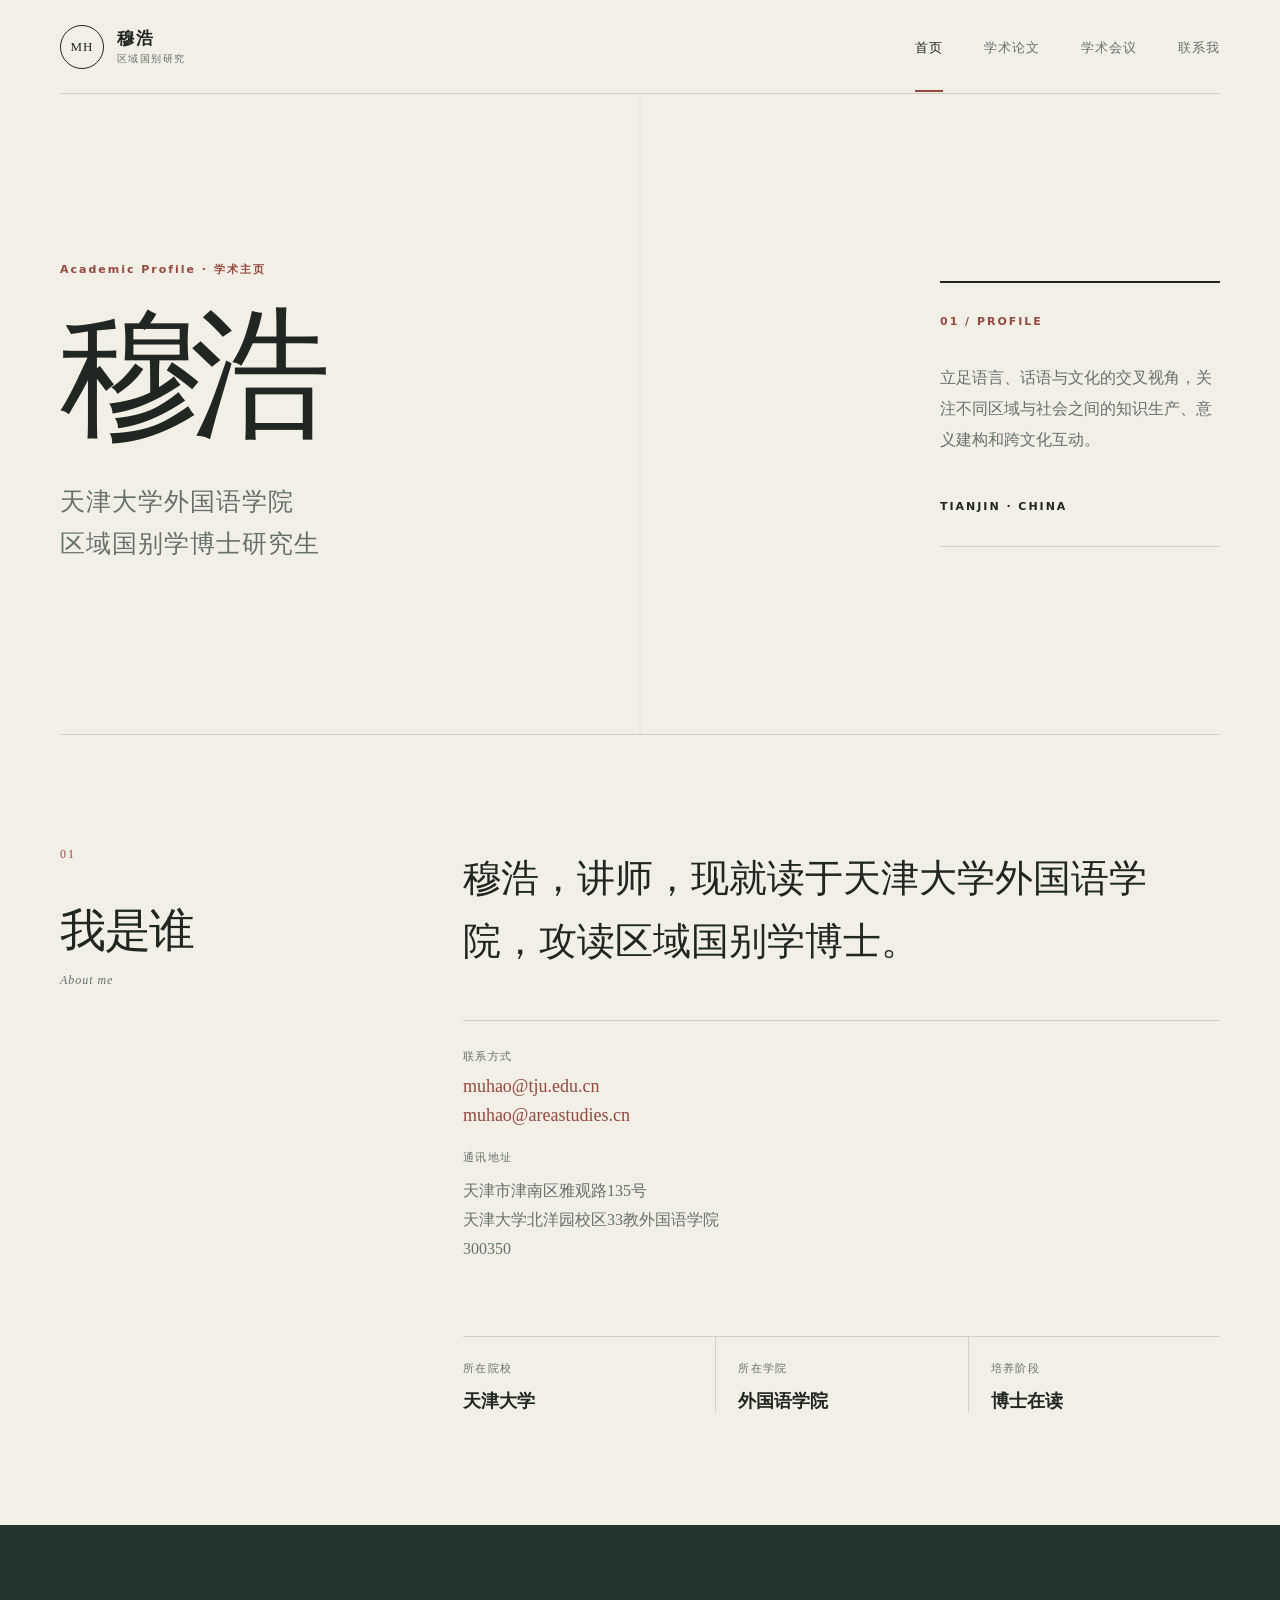
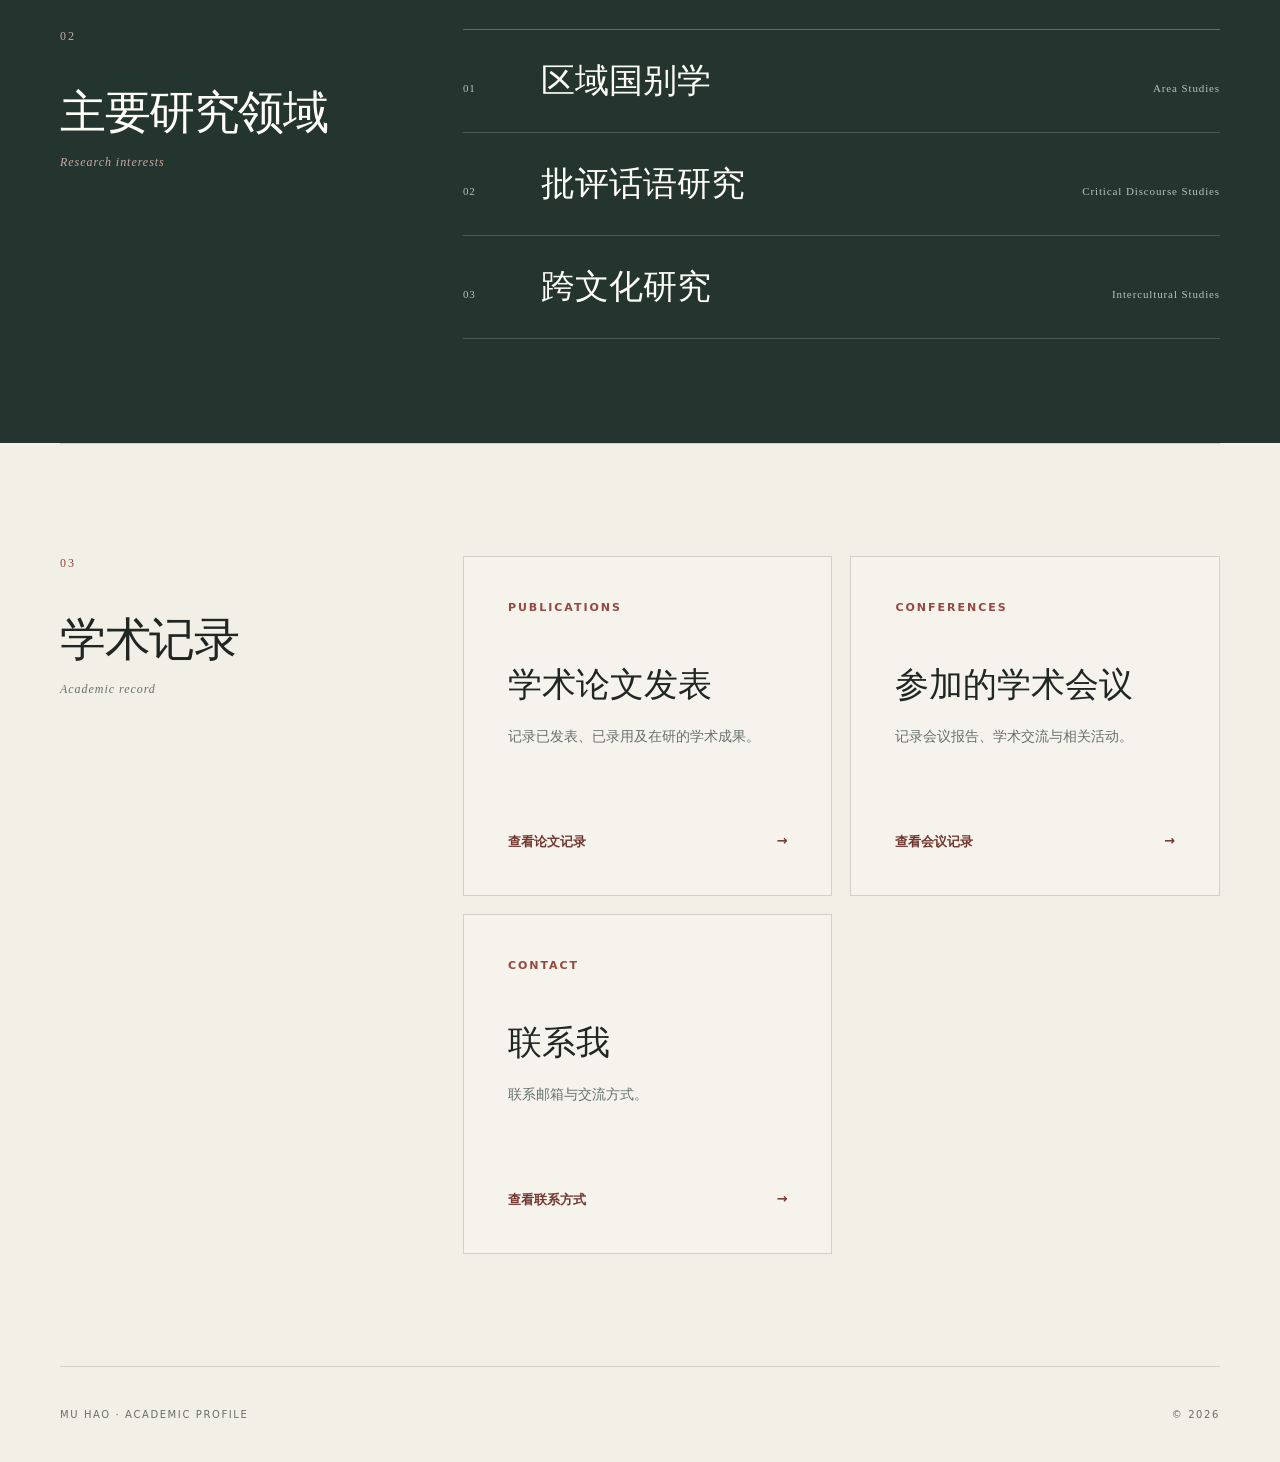
==== index.html @ e920716e "content: update homepage introduction" ====
<!doctype html>
<html lang="zh-CN">
  <head>
    <meta charset="utf-8">
    <meta name="viewport" content="width=device-width, initial-scale=1">
    <meta name="description" content="穆浩，天津大学外国语学院区域国别学博士研究生，关注区域国别学、批评话语研究与跨文化研究。">
    <meta name="color-scheme" content="light">
    <title>穆浩｜区域国别研究</title>
    <link rel="stylesheet" href="assets/css/20260821_site.css">
  </head>
  <body>
    <a class="skip-link" href="#main-content">跳至主要内容</a>

    <header class="site-header">
      <a class="brand" href="index.html" aria-label="穆浩个人学术主页">
        <span class="brand-mark" aria-hidden="true">MH</span>
        <span class="brand-text">
          <strong>穆浩</strong>
          <small>区域国别研究</small>
        </span>
      </a>

      <nav class="site-nav" aria-label="主要导航">
        <a class="is-current" href="index.html" aria-current="page">首页</a>
        <a href="publications/index.html">学术论文</a>
        <a href="conferences/index.html">学术会议</a>
        <a href="contact/index.html">联系我</a>
      </nav>
    </header>

    <main id="main-content">
      <section class="hero page-shell" aria-labelledby="page-title">
        <div class="hero-copy">
          <p class="eyebrow">Academic Profile · 学术主页</p>
          <h1 id="page-title">穆浩</h1>
          <p class="hero-role">天津大学外国语学院<br>区域国别学博士研究生</p>
        </div>

        <aside class="identity-note" aria-label="个人信息摘要">
          <p class="note-index">01 / PROFILE</p>
          <p>立足语言、话语与文化的交叉视角，关注不同区域与社会之间的知识生产、意义建构和跨文化互动。</p>
          <span class="location">TIANJIN · CHINA</span>
        </aside>
      </section>

      <section class="about-section page-shell" aria-labelledby="about-title">
        <div class="section-heading">
          <p class="section-number">01</p>
          <h2 id="about-title">我是谁</h2>
          <p>About me</p>
        </div>

        <div class="about-content">
          <p class="lead">穆浩，讲师，现就读于天津大学外国语学院，攻读区域国别学博士。</p>
          <div class="contact-info" aria-label="联系方式">
            <p class="contact-label">联系方式</p>
            <ul class="contact-list">
              <li><a href="mailto:muhao@tju.edu.cn">muhao@tju.edu.cn</a></li>
              <li><a href="mailto:muhao@areastudies.cn">muhao@areastudies.cn</a></li>
            </ul>
            <div class="contact-address">
              <p class="contact-label">通讯地址</p>
              <address>天津市津南区雅观路135号<br>天津大学北洋园校区33教外国语学院<br>300350</address>
            </div>
          </div>
          <div class="profile-facts">
            <div>
              <span>所在院校</span>
              <strong>天津大学</strong>
            </div>
            <div>
              <span>所在学院</span>
              <strong>外国语学院</strong>
            </div>
            <div>
              <span>培养阶段</span>
              <strong>博士在读</strong>
            </div>
          </div>
        </div>
      </section>

      <section class="research-section page-shell" aria-labelledby="research-title">
        <div class="section-heading section-heading-light">
          <p class="section-number">02</p>
          <h2 id="research-title">主要研究领域</h2>
          <p>Research interests</p>
        </div>

        <ol class="research-list">
          <li>
            <span>01</span>
            <strong>区域国别学</strong>
            <small>Area Studies</small>
          </li>
          <li>
            <span>02</span>
            <strong>批评话语研究</strong>
            <small>Critical Discourse Studies</small>
          </li>
          <li>
            <span>03</span>
            <strong>跨文化研究</strong>
            <small>Intercultural Studies</small>
          </li>
        </ol>
      </section>

      <section class="browse-section page-shell" aria-labelledby="browse-title">
        <div class="section-heading">
          <p class="section-number">03</p>
          <h2 id="browse-title">学术记录</h2>
          <p>Academic record</p>
        </div>

        <div class="browse-grid">
          <a class="browse-card" href="publications/index.html">
            <span class="card-kicker">PUBLICATIONS</span>
            <h3>学术论文发表</h3>
            <p>记录已发表、已录用及在研的学术成果。</p>
            <span class="card-link">查看论文记录 <span aria-hidden="true">→</span></span>
          </a>
          <a class="browse-card" href="conferences/index.html">
            <span class="card-kicker">CONFERENCES</span>
            <h3>参加的学术会议</h3>
            <p>记录会议报告、学术交流与相关活动。</p>
            <span class="card-link">查看会议记录 <span aria-hidden="true">→</span></span>
          </a>
          <a class="browse-card" href="contact/index.html">
            <span class="card-kicker">CONTACT</span>
            <h3>联系我</h3>
            <p>联系邮箱与交流方式。</p>
            <span class="card-link">查看联系方式 <span aria-hidden="true">→</span></span>
          </a>
        </div>
      </section>
    </main>

    <footer class="site-footer page-shell">
      <span>MU HAO · ACADEMIC PROFILE</span>
      <span>© 2026</span>
    </footer>
  </body>
</html>
---- assets/css/20260821_site.css ----
:root {
  --paper: #f2efe7;
  --paper-light: #faf8f2;
  --ink: #202622;
  --muted: #66706a;
  --line: #d2d1c9;
  --accent: #94483e;
  --accent-dark: #72372f;
  --forest: #24352f;
  --white: #fffdf8;
  --page: min(1160px, calc(100% - 48px));
  --serif: "Songti SC", "STSong", "SimSun", Georgia, serif;
  --sans: "PingFang SC", "Microsoft YaHei", system-ui, sans-serif;
}

* {
  box-sizing: border-box;
}

html {
  scroll-behavior: smooth;
  background: var(--paper);
}

body {
  min-width: 320px;
  margin: 0;
  color: var(--ink);
  background: var(--paper);
  font-family: var(--sans);
  -webkit-font-smoothing: antialiased;
}

a {
  color: inherit;
}

.skip-link {
  position: fixed;
  top: 10px;
  left: 10px;
  z-index: 100;
  padding: 10px 14px;
  color: var(--white);
  background: var(--accent-dark);
  transform: translateY(-160%);
}

.skip-link:focus {
  transform: translateY(0);
}

.page-shell,
.site-header {
  width: var(--page);
  margin-inline: auto;
}

.site-header {
  min-height: 94px;
  display: flex;
  align-items: center;
  justify-content: space-between;
  gap: 36px;
  border-bottom: 1px solid var(--line);
}

.brand {
  display: inline-flex;
  align-items: center;
  gap: 13px;
  text-decoration: none;
}

.brand-mark {
  width: 44px;
  aspect-ratio: 1;
  display: grid;
  place-items: center;
  border: 1px solid var(--ink);
  border-radius: 50%;
  font-family: Georgia, serif;
  font-size: 13px;
  letter-spacing: 0.08em;
}

.brand-text {
  display: grid;
  gap: 2px;
}

.brand-text strong {
  font-family: var(--serif);
  font-size: 17px;
  font-weight: 700;
  letter-spacing: 0.12em;
}

.brand-text small {
  color: var(--muted);
  font-size: 10px;
  letter-spacing: 0.14em;
}

.site-nav {
  display: flex;
  align-items: center;
  gap: clamp(20px, 3.2vw, 42px);
}

.site-nav a {
  position: relative;
  padding: 36px 0 34px;
  color: var(--muted);
  font-size: 13px;
  letter-spacing: 0.08em;
  text-decoration: none;
}

.site-nav a::after {
  content: "";
  position: absolute;
  right: 0;
  bottom: -1px;
  left: 0;
  height: 2px;
  background: var(--accent);
  transform: scaleX(0);
  transition: transform 180ms ease;
}

.site-nav a:hover,
.site-nav a:focus-visible,
.site-nav a.is-current {
  color: var(--ink);
}

.site-nav a:hover::after,
.site-nav a:focus-visible::after,
.site-nav a.is-current::after {
  transform: scaleX(1);
}

.hero {
  min-height: 640px;
  display: grid;
  grid-template-columns: minmax(0, 1.55fr) minmax(280px, 0.45fr);
  align-items: center;
  gap: clamp(60px, 9vw, 140px);
  padding-block: 92px;
  background: linear-gradient(90deg, transparent 0 49.94%, rgba(32, 38, 34, 0.035) 49.94% 50.06%, transparent 50.06%);
}

.eyebrow,
.card-kicker,
.note-index,
.location {
  color: var(--accent);
  font-size: 11px;
  font-weight: 700;
  letter-spacing: 0.18em;
}

.eyebrow {
  margin: 0 0 38px;
}

h1 {
  margin: 0;
  font-family: var(--serif);
  font-size: clamp(76px, 11vw, 148px);
  font-weight: 500;
  letter-spacing: -0.08em;
  line-height: 0.86;
}

.hero-role {
  margin: 44px 0 0;
  color: var(--muted);
  font-family: var(--serif);
  font-size: clamp(19px, 2vw, 25px);
  letter-spacing: 0.04em;
  line-height: 1.7;
}

.identity-note {
  padding: 32px 0;
  border-top: 2px solid var(--ink);
  border-bottom: 1px solid var(--line);
}

.identity-note .note-index {
  margin: 0 0 34px;
}

.identity-note > p:not(.note-index) {
  margin: 0 0 40px;
  color: var(--muted);
  font-family: var(--serif);
  font-size: 16px;
  line-height: 1.95;
}

.location {
  color: var(--ink);
}

.about-section,
.browse-section {
  display: grid;
  grid-template-columns: minmax(220px, 0.38fr) minmax(0, 1fr);
  gap: clamp(48px, 9vw, 140px);
  padding-block: 112px;
  border-top: 1px solid var(--line);
}

.section-heading .section-number {
  margin: 0 0 38px;
  color: var(--accent);
  font-family: Georgia, serif;
  font-size: 12px;
  letter-spacing: 0.16em;
}

.section-heading h2 {
  margin: 0;
  font-family: var(--serif);
  font-size: clamp(30px, 3.8vw, 46px);
  font-weight: 500;
  letter-spacing: -0.03em;
}

.section-heading > p:last-child {
  margin: 11px 0 0;
  color: var(--muted);
  font-family: Georgia, serif;
  font-size: 12px;
  font-style: italic;
  letter-spacing: 0.08em;
}

.lead {
  max-width: 700px;
  margin: 0;
  font-family: var(--serif);
  font-size: clamp(24px, 3.2vw, 38px);
  line-height: 1.65;
}

.contact-info {
  margin-top: 48px;
  padding-top: 28px;
  border-top: 1px solid var(--line);
}

.contact-label {
  margin: 0 0 12px;
  color: var(--muted);
  font-size: 11px;
  letter-spacing: 0.12em;
}

.contact-list {
  margin: 0;
  padding: 0;
  list-style: none;
  display: grid;
  gap: 8px;
}

.contact-list a {
  color: var(--accent);
  font-family: var(--serif);
  text-decoration: none;
  font-size: 18px;
}

.contact-list a:hover,
.contact-list a:focus-visible {
  text-decoration: underline;
}

.contact-address {
  margin-top: 24px;
}

.contact-address address {
  color: var(--muted);
  font-family: var(--serif);
  font-size: 16px;
  font-style: normal;
  line-height: 1.8;
}

.profile-facts {
  display: grid;
  grid-template-columns: repeat(3, 1fr);
  margin-top: 72px;
  border-top: 1px solid var(--line);
}

.profile-facts > div {
  display: grid;
  gap: 13px;
  padding: 24px 22px 0 0;
}

.profile-facts > div + div {
  padding-left: 22px;
  border-left: 1px solid var(--line);
}

.profile-facts span {
  color: var(--muted);
  font-size: 11px;
  letter-spacing: 0.12em;
}

.profile-facts strong {
  font-family: var(--serif);
  font-size: 18px;
  font-weight: 600;
}

.research-section {
  width: 100%;
  max-width: none;
  display: grid;
  grid-template-columns: minmax(220px, 0.38fr) minmax(0, 1fr);
  gap: clamp(48px, 9vw, 140px);
  padding: 104px max(24px, calc((100vw - 1160px) / 2));
  color: var(--white);
  background: var(--forest);
}

.section-heading-light .section-number,
.section-heading-light > p:last-child {
  color: #c9aaa2;
}

.research-list {
  margin: 0;
  padding: 0;
  list-style: none;
  border-top: 1px solid rgba(255, 255, 255, 0.28);
}

.research-list li {
  display: grid;
  grid-template-columns: 54px minmax(0, 1fr) auto;
  align-items: baseline;
  gap: 24px;
  padding: 28px 0;
  border-bottom: 1px solid rgba(255, 255, 255, 0.18);
}

.research-list span,
.research-list small {
  color: #b8c0bc;
  font-family: Georgia, serif;
  font-size: 11px;
  letter-spacing: 0.08em;
}

.research-list strong {
  font-family: var(--serif);
  font-size: clamp(22px, 3vw, 34px);
  font-weight: 500;
}

.browse-grid {
  display: grid;
  grid-template-columns: repeat(2, 1fr);
  gap: 18px;
}

.browse-card {
  min-height: 340px;
  display: flex;
  flex-direction: column;
  padding: clamp(28px, 4vw, 44px);
  border: 1px solid var(--line);
  background: rgba(250, 248, 242, 0.54);
  text-decoration: none;
  transition: border-color 180ms ease, transform 180ms ease, background 180ms ease;
}

.browse-card:hover,
.browse-card:focus-visible {
  border-color: var(--accent);
  background: var(--paper-light);
  transform: translateY(-4px);
}

.browse-card h3 {
  margin: 48px 0 16px;
  font-family: var(--serif);
  font-size: clamp(25px, 3vw, 34px);
  font-weight: 500;
}

.browse-card p {
  margin: 0;
  color: var(--muted);
  font-size: 14px;
  line-height: 1.8;
}

.card-link {
  display: flex;
  justify-content: space-between;
  gap: 20px;
  margin-top: auto;
  padding-top: 40px;
  color: var(--accent-dark);
  font-size: 13px;
  font-weight: 650;
}

.site-footer {
  min-height: 96px;
  display: flex;
  align-items: center;
  justify-content: space-between;
  gap: 24px;
  border-top: 1px solid var(--line);
  color: var(--muted);
  font-size: 10px;
  letter-spacing: 0.16em;
}

/* Secondary pages */
.subpage-main {
  min-height: calc(100vh - 190px);
}

.page-intro {
  display: grid;
  grid-template-columns: minmax(0, 1fr) 300px;
  gap: clamp(48px, 9vw, 140px);
  padding-block: 100px 84px;
  border-bottom: 1px solid var(--line);
}

.page-intro h1 {
  max-width: 7em;
  font-size: clamp(52px, 8vw, 100px);
  line-height: 1.03;
}

.page-intro-note {
  align-self: end;
  margin: 0;
  padding-top: 24px;
  border-top: 2px solid var(--ink);
  color: var(--muted);
  font-family: var(--serif);
  font-size: 15px;
  line-height: 1.8;
}

.records-section {
  padding-block: 76px 120px;
}

.records-toolbar {
  display: flex;
  justify-content: space-between;
  gap: 24px;
  margin-bottom: 30px;
  color: var(--muted);
  font-size: 11px;
  letter-spacing: 0.12em;
}

.record-list {
  margin: 0;
  padding: 0;
  list-style: none;
  border-top: 2px solid var(--ink);
}

.record-item {
  display: grid;
  grid-template-columns: 90px minmax(0, 1fr) 150px;
  gap: clamp(24px, 5vw, 70px);
  padding: 36px 0;
  border-bottom: 1px solid var(--line);
}

.record-year,
.record-status {
  color: var(--muted);
  font-size: 11px;
  letter-spacing: 0.1em;
}

.record-title {
  margin: 0;
  color: var(--ink);
  font-family: var(--serif);
  font-size: clamp(19px, 2.4vw, 25px);
  font-weight: 500;
  line-height: 1.55;
}

.record-meta {
  margin: 12px 0 0;
  color: var(--muted);
  font-size: 13px;
  line-height: 1.7;
}

.record-status {
  justify-self: end;
  padding: 7px 10px;
  border: 1px solid var(--line);
  white-space: nowrap;
}

.placeholder-note {
  margin: 38px 0 0;
  padding: 20px 22px;
  color: var(--muted);
  border-left: 3px solid var(--accent);
  background: rgba(250, 248, 242, 0.65);
  font-size: 13px;
  line-height: 1.8;
}

@media (max-width: 820px) {
  :root {
    --page: min(100% - 32px, 1160px);
  }

  .site-header {
    min-height: 82px;
  }

  .brand-text small {
    display: none;
  }

  .site-nav {
    gap: 18px;
  }

  .site-nav a {
    padding-block: 31px 29px;
    font-size: 12px;
  }

  .hero,
  .page-intro {
    grid-template-columns: 1fr;
    min-height: auto;
    gap: 64px;
    padding-block: 76px;
  }

  .hero {
    background: var(--paper);
  }

  .about-section,
  .browse-section,
  .research-section {
    grid-template-columns: 1fr;
    gap: 56px;
    padding-block: 82px;
  }

  .research-section {
    padding-inline: 16px;
  }

  .browse-grid {
    grid-template-columns: 1fr;
  }

  .browse-card {
    min-height: 290px;
  }

  .record-item {
    grid-template-columns: 64px minmax(0, 1fr);
  }

  .record-status {
    grid-column: 2;
    justify-self: start;
  }
}

@media (max-width: 540px) {
  .site-header {
    min-height: auto;
    align-items: flex-start;
    flex-direction: column;
    gap: 12px;
    padding-top: 20px;
  }

  .site-nav {
    width: 100%;
    justify-content: space-between;
  }

  .site-nav a {
    padding-block: 16px 15px;
  }

  h1 {
    font-size: clamp(70px, 26vw, 104px);
  }

  .profile-facts {
    grid-template-columns: 1fr;
    margin-top: 50px;
  }

  .profile-facts > div,
  .profile-facts > div + div {
    padding: 18px 0;
    border-left: 0;
    border-bottom: 1px solid var(--line);
  }

  .research-list li {
    grid-template-columns: 36px minmax(0, 1fr);
    gap: 14px;
  }

  .research-list small {
    grid-column: 2;
  }

  .record-item {
    grid-template-columns: 1fr;
    gap: 14px;
  }

  .record-status {
    grid-column: 1;
  }

  .site-footer {
    align-items: flex-start;
    flex-direction: column;
    justify-content: center;
  }
}

@media (prefers-reduced-motion: reduce) {
  html {
    scroll-behavior: auto;
  }

  *,
  *::before,
  *::after {
    scroll-behavior: auto !important;
    transition-duration: 0.01ms !important;
  }
}
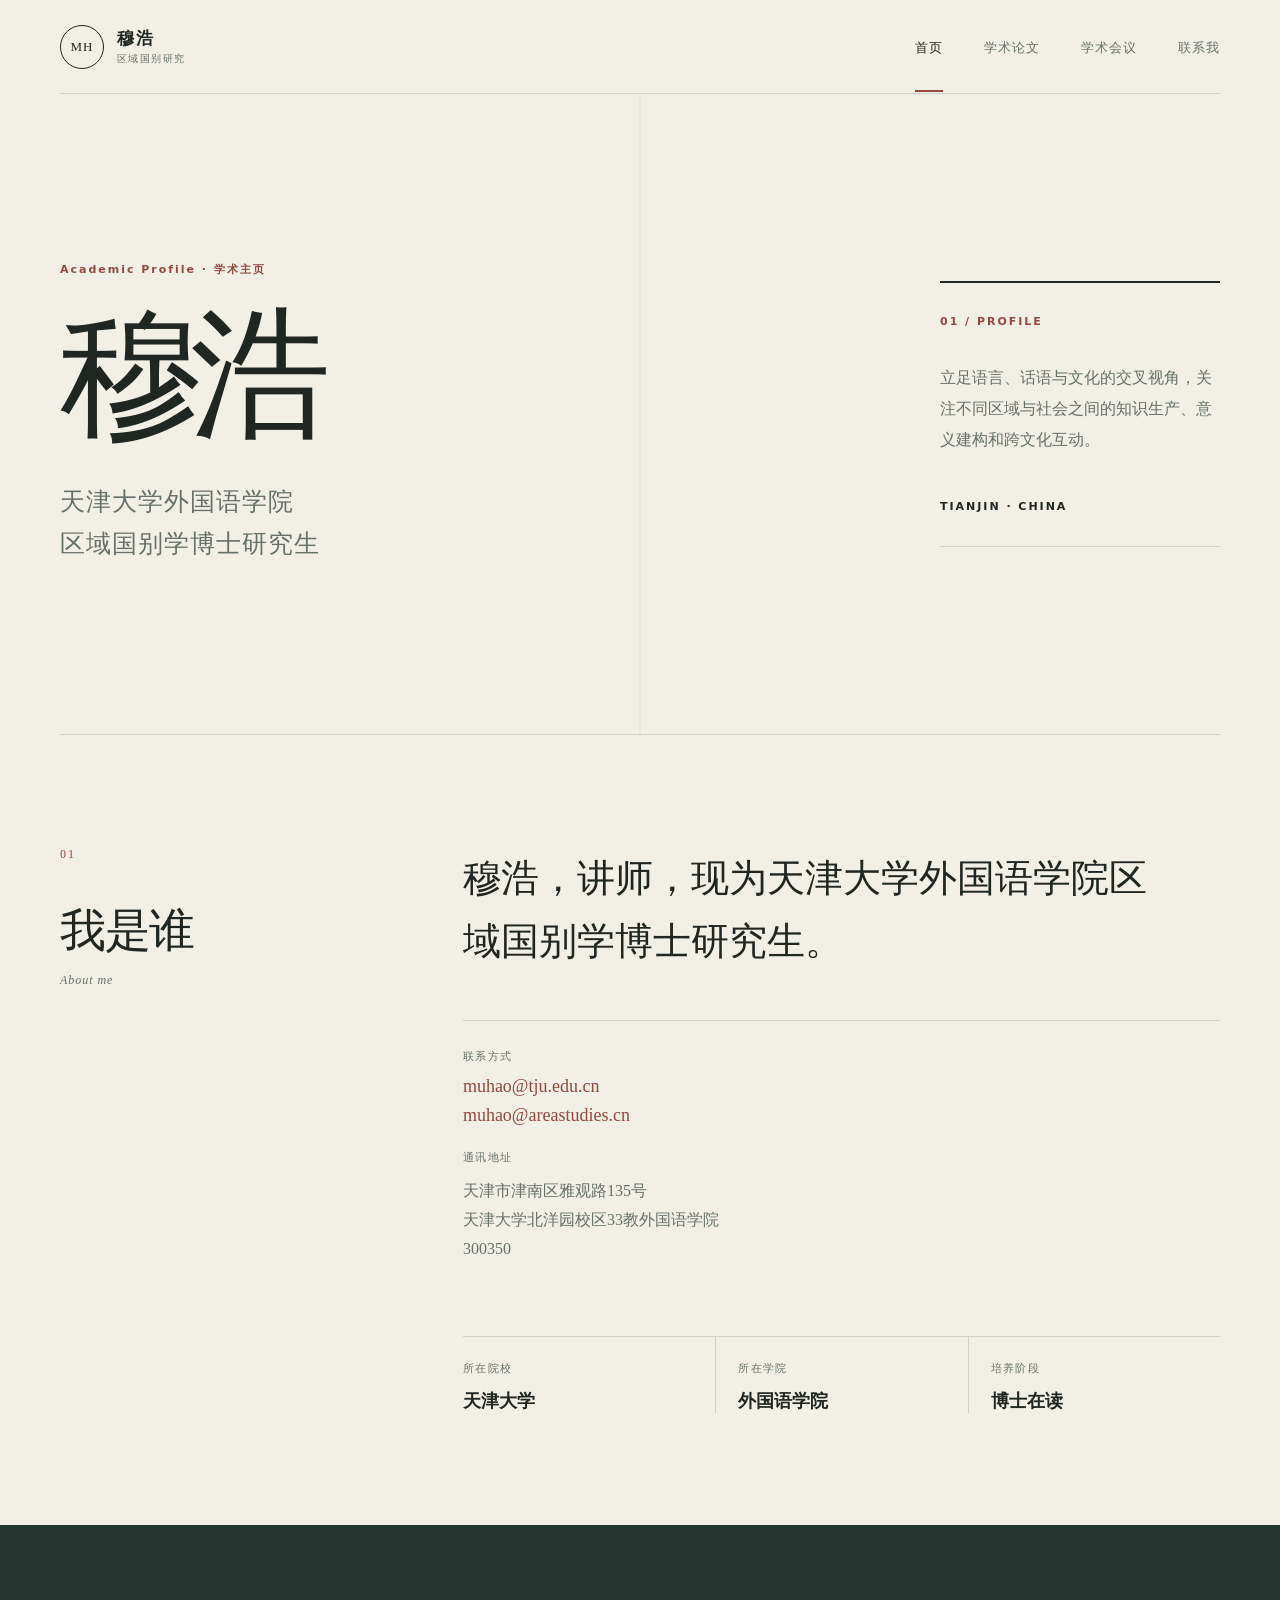
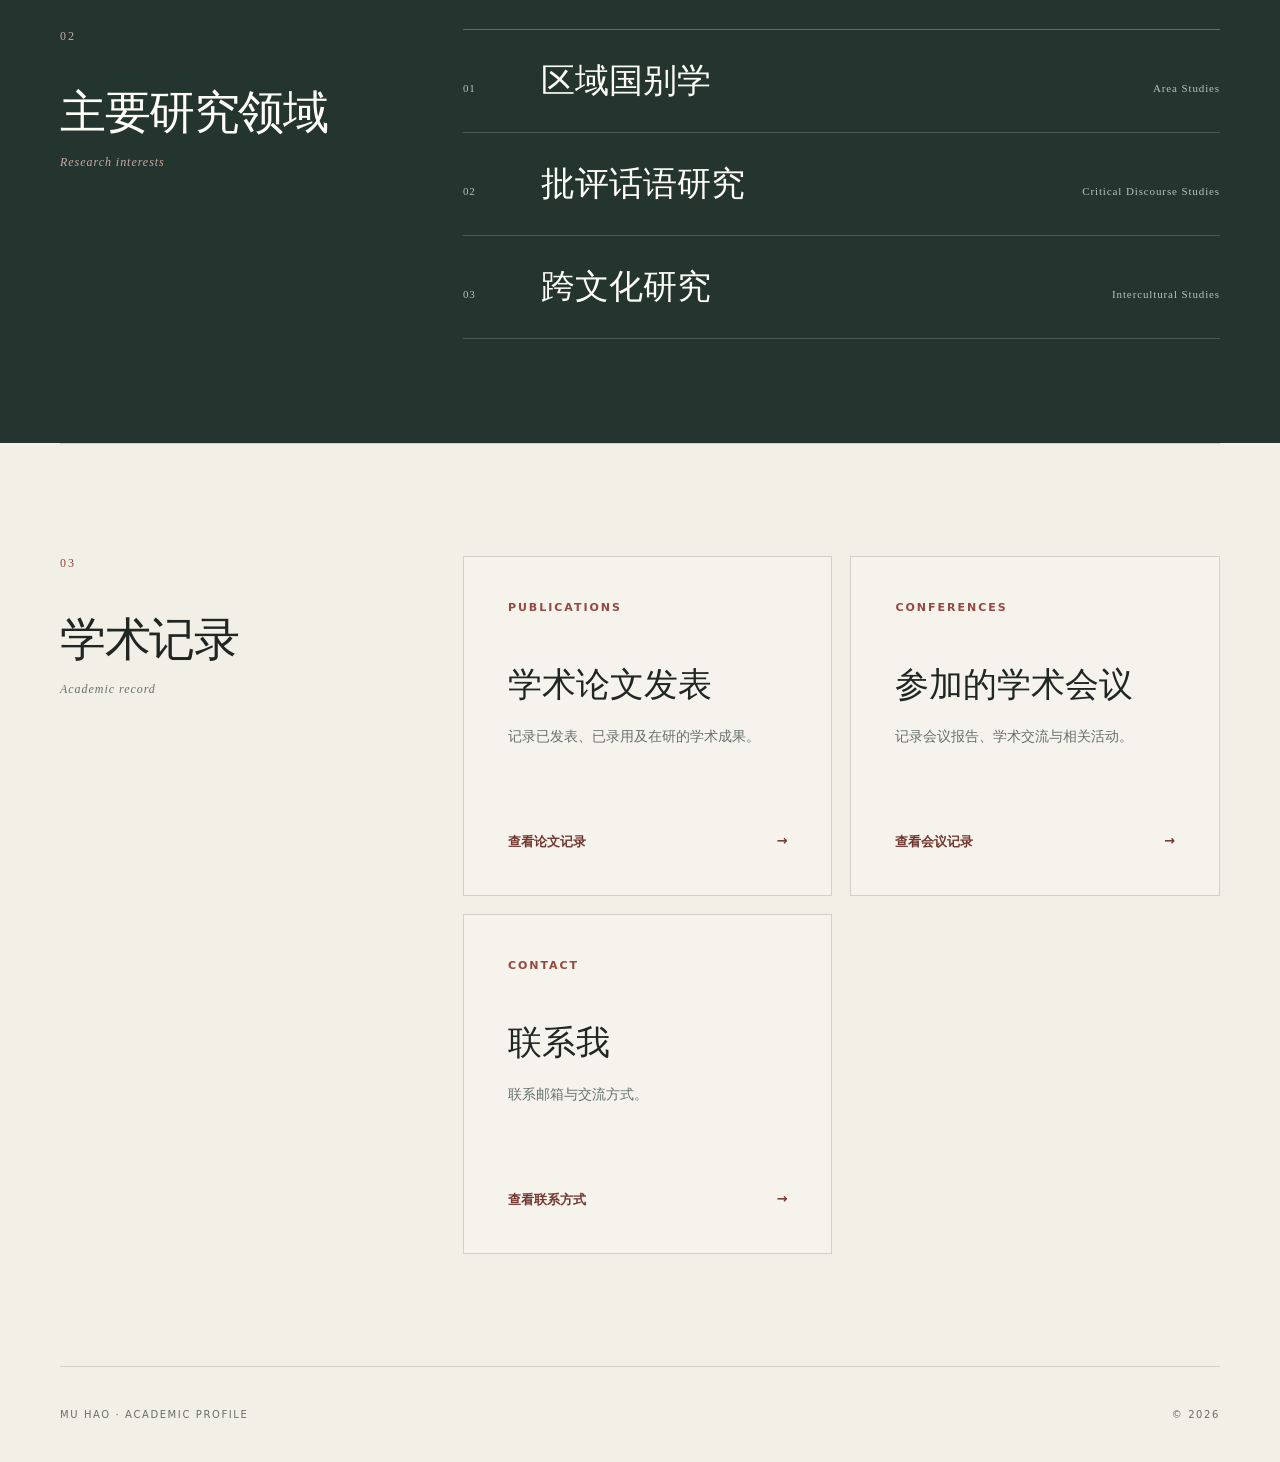
==== commit ffaf4953: "content: refine doctoral status wording" ====
--- a/index.html
+++ b/index.html
@@ -6,6 +6,8 @@
     <meta name="description" content="穆浩，天津大学外国语学院区域国别学博士研究生，关注区域国别学、批评话语研究与跨文化研究。">
     <meta name="color-scheme" content="light">
     <title>穆浩｜区域国别研究</title>
+    <link rel="canonical" href="https://areastudies.cn/">
+    <script src="/assets/js/20260821_domain-redirect.js"></script>
     <link rel="stylesheet" href="assets/css/20260821_site.css">
   </head>
   <body>
@@ -51,7 +53,7 @@
         </div>
 
         <div class="about-content">
-          <p class="lead">穆浩，讲师，现就读于天津大学外国语学院，攻读区域国别学博士。</p>
+          <p class="lead">穆浩，讲师，现为天津大学外国语学院区域国别学博士研究生。</p>
           <div class="contact-info" aria-label="联系方式">
             <p class="contact-label">联系方式</p>
             <ul class="contact-list">
--- a/assets/css/20260821_site.css
+++ b/assets/css/20260821_site.css
@@ -511,6 +511,33 @@
   line-height: 1.7;
 }
 
+.record-download {
+  margin: 18px 0 0;
+}
+
+.record-download a {
+  display: inline-flex;
+  align-items: baseline;
+  gap: 10px;
+  color: var(--accent-dark);
+  font-size: 12px;
+  font-weight: 700;
+  letter-spacing: 0.08em;
+  text-underline-offset: 4px;
+}
+
+.record-download a:hover,
+.record-download a:focus-visible {
+  color: var(--accent);
+}
+
+.record-download span {
+  color: var(--muted);
+  font-size: 10px;
+  font-weight: 500;
+  letter-spacing: 0.04em;
+}
+
 .record-status {
   justify-self: end;
   padding: 7px 10px;
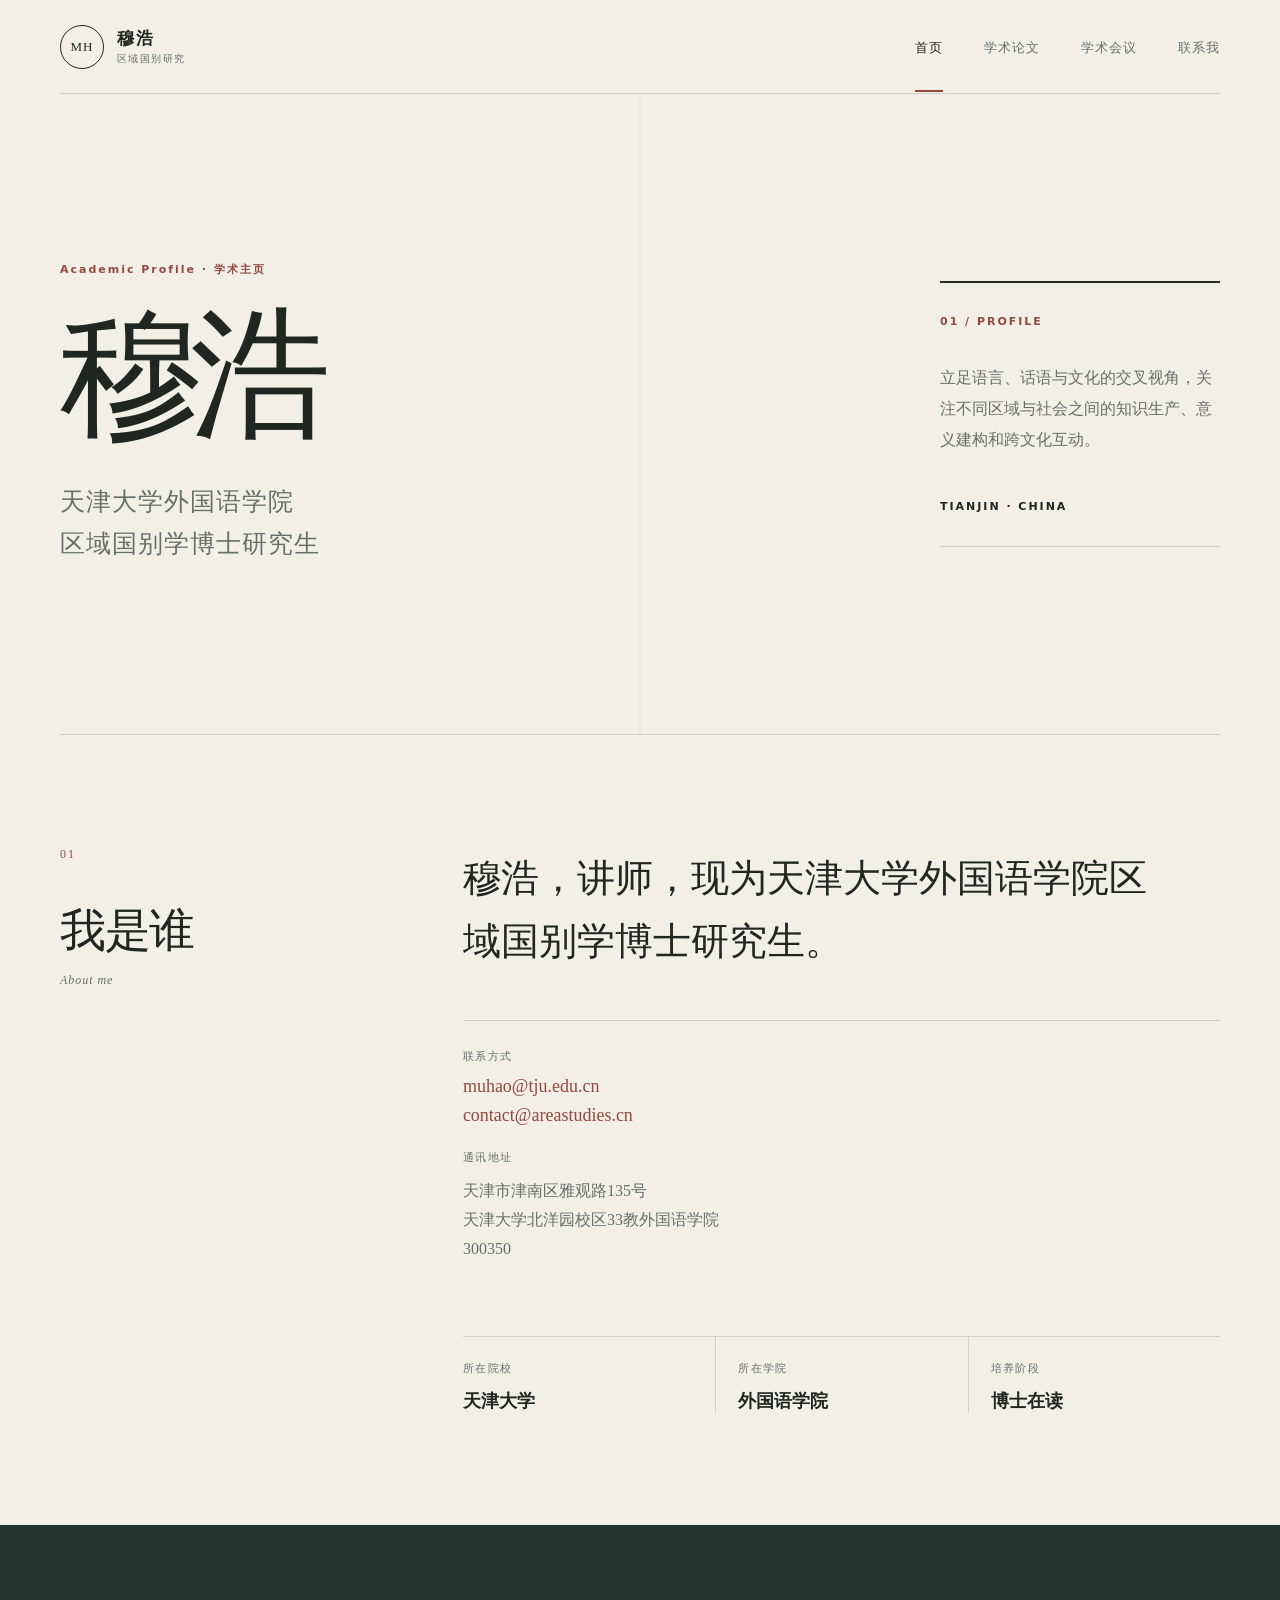
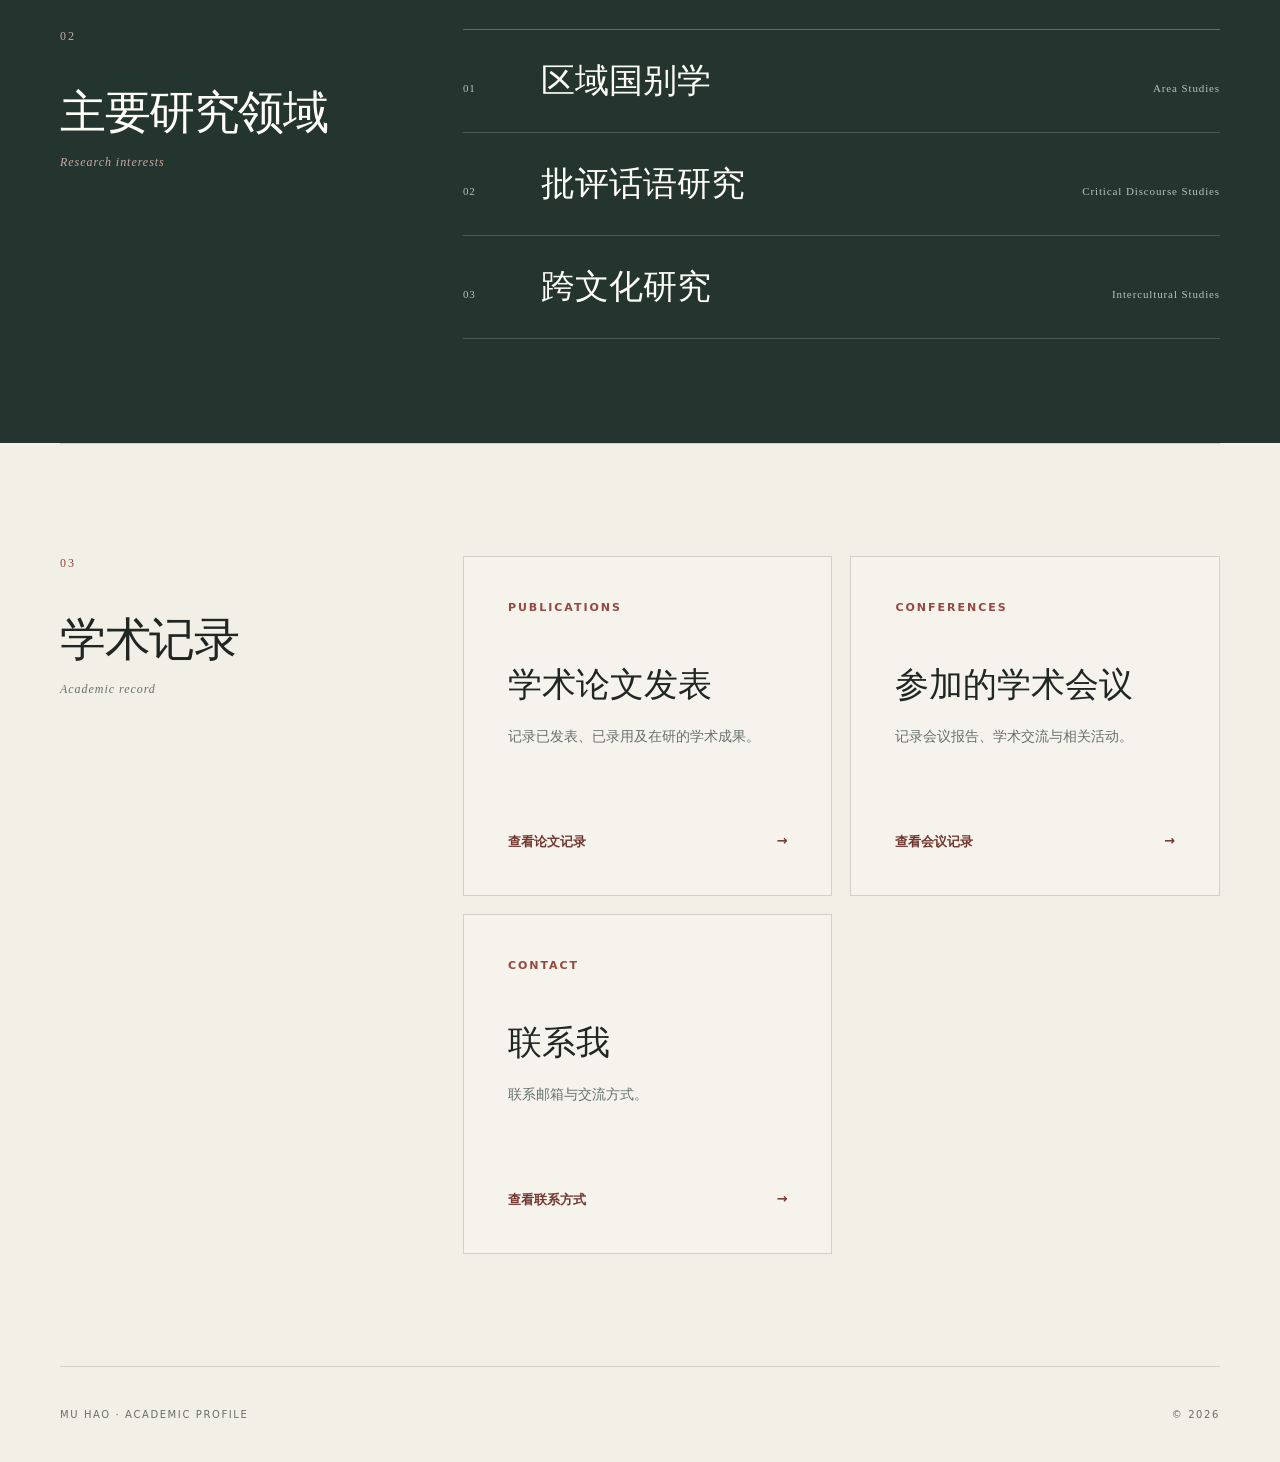
==== commit bf5e5fd8: "content: update contact email alias" ====
--- a/index.html
+++ b/index.html
@@ -58,7 +58,7 @@
             <p class="contact-label">联系方式</p>
             <ul class="contact-list">
               <li><a href="mailto:muhao@tju.edu.cn">muhao@tju.edu.cn</a></li>
-              <li><a href="mailto:muhao@areastudies.cn">muhao@areastudies.cn</a></li>
+              <li><a href="mailto:contact@areastudies.cn">contact@areastudies.cn</a></li>
             </ul>
             <div class="contact-address">
               <p class="contact-label">通讯地址</p>
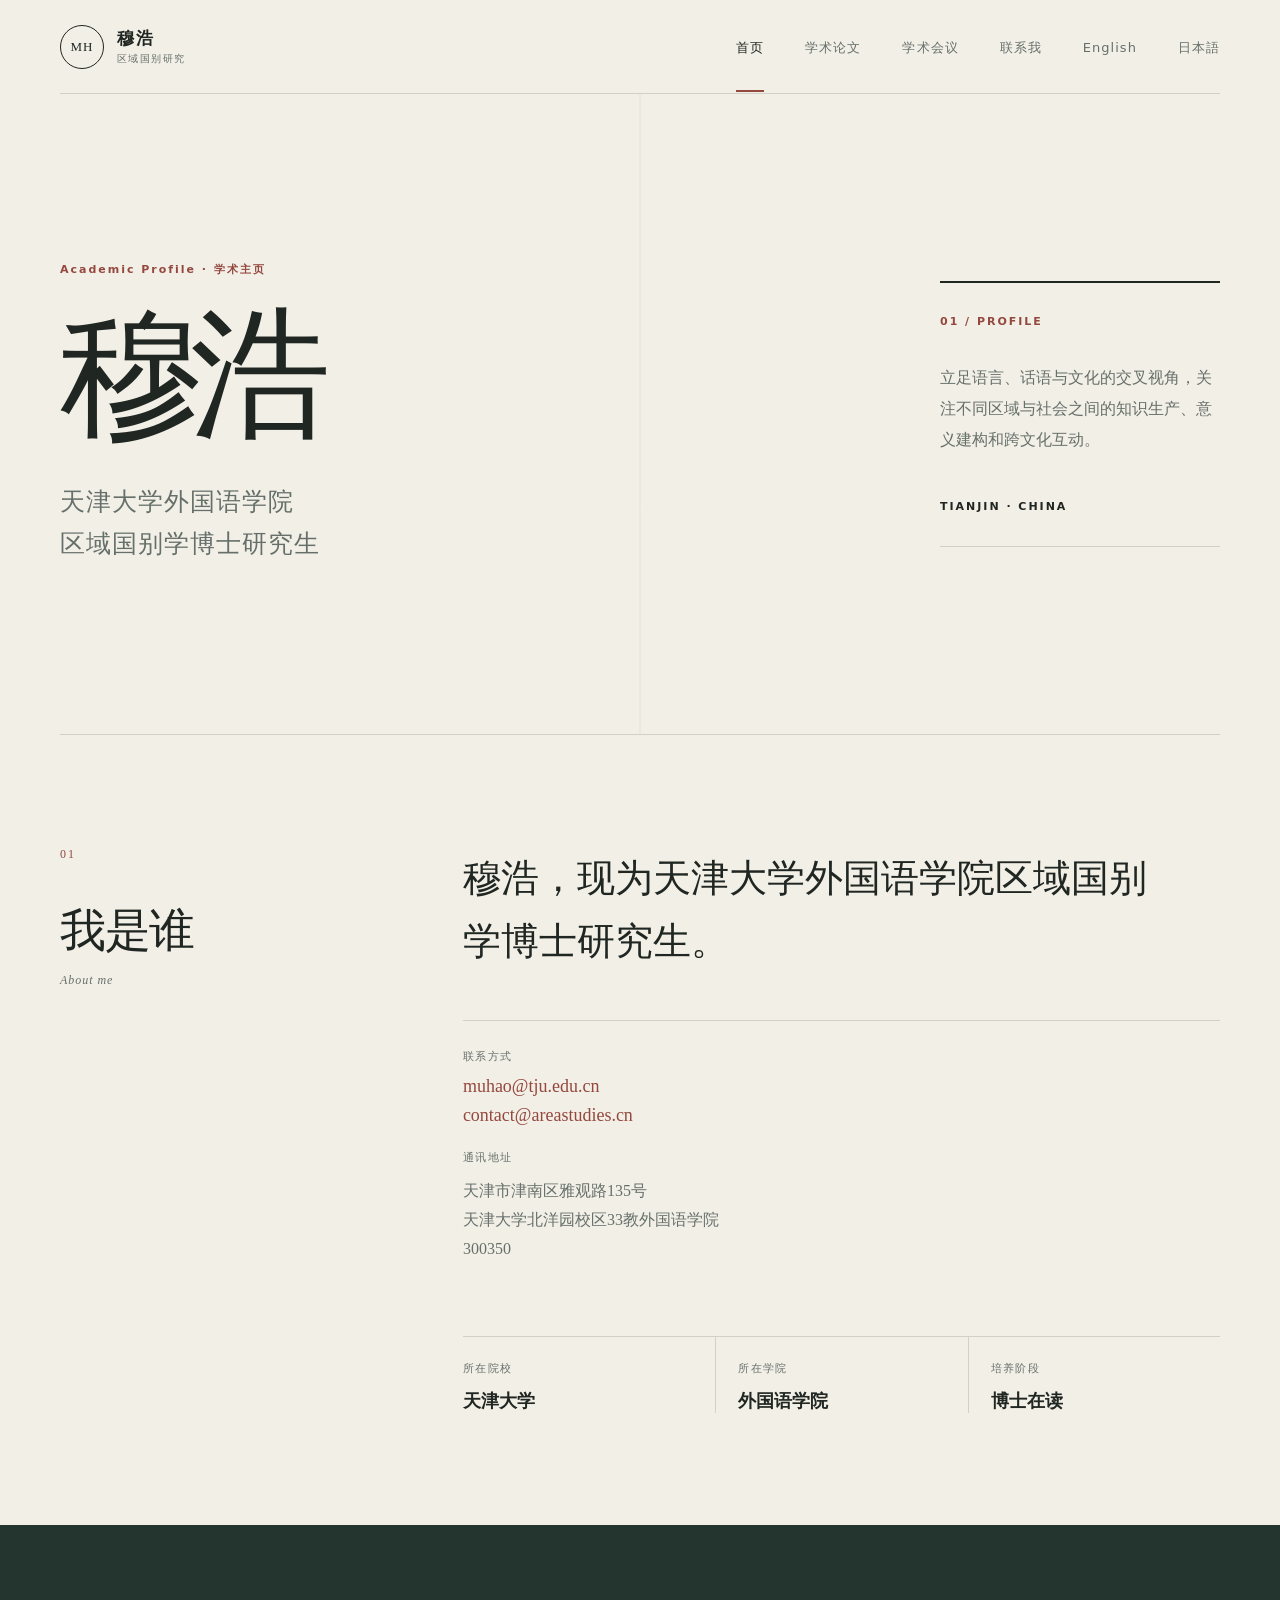
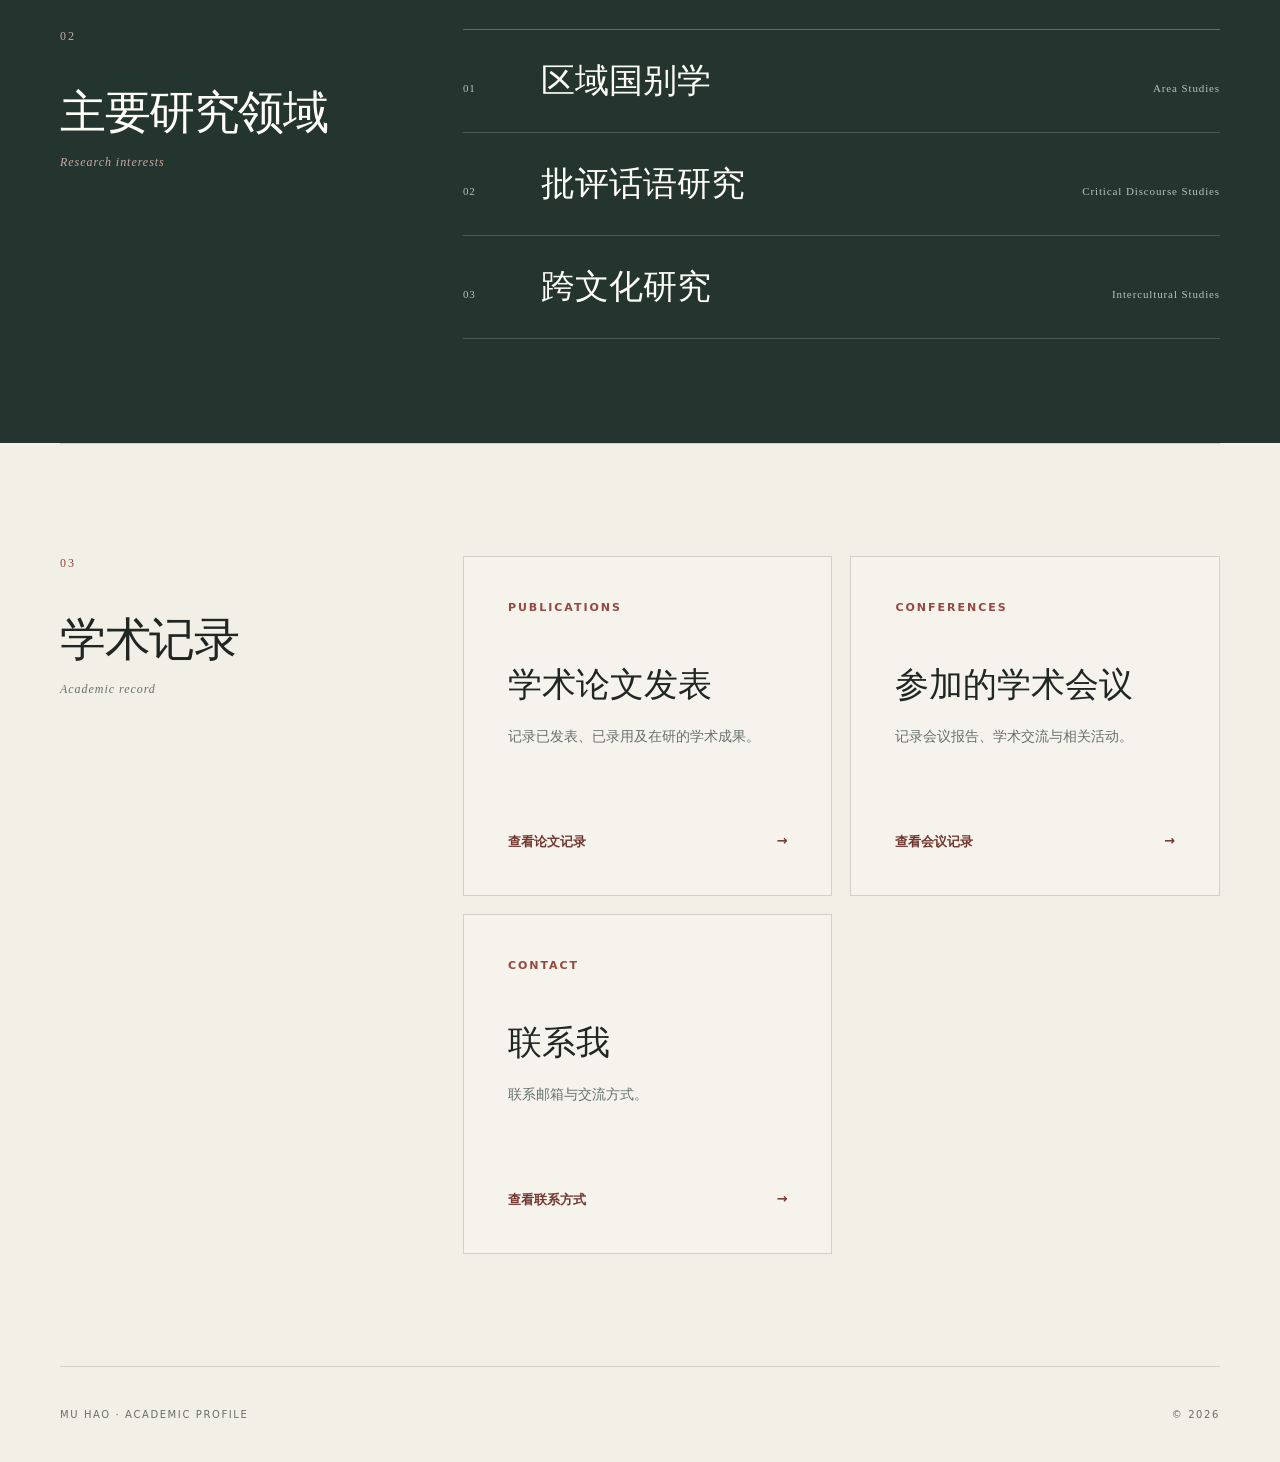
==== commit 6a90348b: "feat: add English and Japanese site versions" ====
--- a/index.html
+++ b/index.html
@@ -8,7 +8,7 @@
     <title>穆浩｜区域国别研究</title>
     <link rel="canonical" href="https://areastudies.cn/">
     <script src="/assets/js/20260821_domain-redirect.js"></script>
-    <link rel="stylesheet" href="assets/css/20260821_site.css">
+    <link rel="stylesheet" href="assets/css/20260831_site.css">
   </head>
   <body>
     <a class="skip-link" href="#main-content">跳至主要内容</a>
@@ -27,6 +27,8 @@
         <a href="publications/index.html">学术论文</a>
         <a href="conferences/index.html">学术会议</a>
         <a href="contact/index.html">联系我</a>
+        <a href="en/">English</a>
+        <a href="ja/">日本語</a>
       </nav>
     </header>
 
@@ -53,7 +55,7 @@
         </div>
 
         <div class="about-content">
-          <p class="lead">穆浩，讲师，现为天津大学外国语学院区域国别学博士研究生。</p>
+          <p class="lead">穆浩，现为天津大学外国语学院区域国别学博士研究生。</p>
           <div class="contact-info" aria-label="联系方式">
             <p class="contact-label">联系方式</p>
             <ul class="contact-list">
--- a/assets/css/20260831_site.css
+++ b/assets/css/20260831_site.css
@@ -0,0 +1,702 @@
+:root {
+  --paper: #f2efe7;
+  --paper-light: #faf8f2;
+  --ink: #202622;
+  --muted: #66706a;
+  --line: #d2d1c9;
+  --accent: #94483e;
+  --accent-dark: #72372f;
+  --forest: #24352f;
+  --white: #fffdf8;
+  --page: min(1160px, calc(100% - 48px));
+  --serif: "Songti SC", "STSong", "SimSun", Georgia, serif;
+  --sans: "PingFang SC", "Microsoft YaHei", system-ui, sans-serif;
+}
+
+* {
+  box-sizing: border-box;
+}
+
+html {
+  scroll-behavior: smooth;
+  background: var(--paper);
+}
+
+body {
+  min-width: 320px;
+  margin: 0;
+  color: var(--ink);
+  background: var(--paper);
+  font-family: var(--sans);
+  -webkit-font-smoothing: antialiased;
+}
+
+a {
+  color: inherit;
+}
+
+.skip-link {
+  position: fixed;
+  top: 10px;
+  left: 10px;
+  z-index: 100;
+  padding: 10px 14px;
+  color: var(--white);
+  background: var(--accent-dark);
+  transform: translateY(-160%);
+}
+
+.skip-link:focus {
+  transform: translateY(0);
+}
+
+.page-shell,
+.site-header {
+  width: var(--page);
+  margin-inline: auto;
+}
+
+.site-header {
+  min-height: 94px;
+  display: flex;
+  align-items: center;
+  justify-content: space-between;
+  gap: 36px;
+  border-bottom: 1px solid var(--line);
+}
+
+.brand {
+  display: inline-flex;
+  align-items: center;
+  gap: 13px;
+  text-decoration: none;
+}
+
+.brand-mark {
+  width: 44px;
+  aspect-ratio: 1;
+  display: grid;
+  place-items: center;
+  border: 1px solid var(--ink);
+  border-radius: 50%;
+  font-family: Georgia, serif;
+  font-size: 13px;
+  letter-spacing: 0.08em;
+}
+
+.brand-text {
+  display: grid;
+  gap: 2px;
+}
+
+.brand-text strong {
+  font-family: var(--serif);
+  font-size: 17px;
+  font-weight: 700;
+  letter-spacing: 0.12em;
+}
+
+.brand-text small {
+  color: var(--muted);
+  font-size: 10px;
+  letter-spacing: 0.14em;
+}
+
+.site-nav {
+  display: flex;
+  align-items: center;
+  gap: clamp(20px, 3.2vw, 42px);
+}
+
+.site-nav a {
+  position: relative;
+  padding: 36px 0 34px;
+  color: var(--muted);
+  font-size: 13px;
+  letter-spacing: 0.08em;
+  text-decoration: none;
+}
+
+.site-nav a::after {
+  content: "";
+  position: absolute;
+  right: 0;
+  bottom: -1px;
+  left: 0;
+  height: 2px;
+  background: var(--accent);
+  transform: scaleX(0);
+  transition: transform 180ms ease;
+}
+
+.site-nav a:hover,
+.site-nav a:focus-visible,
+.site-nav a.is-current {
+  color: var(--ink);
+}
+
+.site-nav a:hover::after,
+.site-nav a:focus-visible::after,
+.site-nav a.is-current::after {
+  transform: scaleX(1);
+}
+
+.hero {
+  min-height: 640px;
+  display: grid;
+  grid-template-columns: minmax(0, 1.55fr) minmax(280px, 0.45fr);
+  align-items: center;
+  gap: clamp(60px, 9vw, 140px);
+  padding-block: 92px;
+  background: linear-gradient(90deg, transparent 0 49.94%, rgba(32, 38, 34, 0.035) 49.94% 50.06%, transparent 50.06%);
+}
+
+.eyebrow,
+.card-kicker,
+.note-index,
+.location {
+  color: var(--accent);
+  font-size: 11px;
+  font-weight: 700;
+  letter-spacing: 0.18em;
+}
+
+.eyebrow {
+  margin: 0 0 38px;
+}
+
+h1 {
+  margin: 0;
+  font-family: var(--serif);
+  font-size: clamp(76px, 11vw, 148px);
+  font-weight: 500;
+  letter-spacing: -0.08em;
+  line-height: 0.86;
+}
+
+.romanized-name {
+  display: block;
+  margin: 0 0 18px;
+  font-family: var(--sans);
+  font-size: clamp(12px, 1.15vw, 16px);
+  font-weight: 600;
+  letter-spacing: 0.18em;
+  line-height: 1;
+}
+
+.hero-role {
+  margin: 44px 0 0;
+  color: var(--muted);
+  font-family: var(--serif);
+  font-size: clamp(19px, 2vw, 25px);
+  letter-spacing: 0.04em;
+  line-height: 1.7;
+}
+
+.identity-note {
+  padding: 32px 0;
+  border-top: 2px solid var(--ink);
+  border-bottom: 1px solid var(--line);
+}
+
+.identity-note .note-index {
+  margin: 0 0 34px;
+}
+
+.identity-note > p:not(.note-index) {
+  margin: 0 0 40px;
+  color: var(--muted);
+  font-family: var(--serif);
+  font-size: 16px;
+  line-height: 1.95;
+}
+
+.location {
+  color: var(--ink);
+}
+
+.about-section,
+.browse-section {
+  display: grid;
+  grid-template-columns: minmax(220px, 0.38fr) minmax(0, 1fr);
+  gap: clamp(48px, 9vw, 140px);
+  padding-block: 112px;
+  border-top: 1px solid var(--line);
+}
+
+.section-heading .section-number {
+  margin: 0 0 38px;
+  color: var(--accent);
+  font-family: Georgia, serif;
+  font-size: 12px;
+  letter-spacing: 0.16em;
+}
+
+.section-heading h2 {
+  margin: 0;
+  font-family: var(--serif);
+  font-size: clamp(30px, 3.8vw, 46px);
+  font-weight: 500;
+  letter-spacing: -0.03em;
+}
+
+.section-heading > p:last-child {
+  margin: 11px 0 0;
+  color: var(--muted);
+  font-family: Georgia, serif;
+  font-size: 12px;
+  font-style: italic;
+  letter-spacing: 0.08em;
+}
+
+.lead {
+  max-width: 700px;
+  margin: 0;
+  font-family: var(--serif);
+  font-size: clamp(24px, 3.2vw, 38px);
+  line-height: 1.65;
+}
+
+.contact-info {
+  margin-top: 48px;
+  padding-top: 28px;
+  border-top: 1px solid var(--line);
+}
+
+.contact-label {
+  margin: 0 0 12px;
+  color: var(--muted);
+  font-size: 11px;
+  letter-spacing: 0.12em;
+}
+
+.contact-list {
+  margin: 0;
+  padding: 0;
+  list-style: none;
+  display: grid;
+  gap: 8px;
+}
+
+.contact-list a {
+  color: var(--accent);
+  font-family: var(--serif);
+  text-decoration: none;
+  font-size: 18px;
+}
+
+.contact-list a:hover,
+.contact-list a:focus-visible {
+  text-decoration: underline;
+}
+
+.contact-address {
+  margin-top: 24px;
+}
+
+.contact-address address {
+  color: var(--muted);
+  font-family: var(--serif);
+  font-size: 16px;
+  font-style: normal;
+  line-height: 1.8;
+}
+
+.profile-facts {
+  display: grid;
+  grid-template-columns: repeat(3, 1fr);
+  margin-top: 72px;
+  border-top: 1px solid var(--line);
+}
+
+.profile-facts > div {
+  display: grid;
+  gap: 13px;
+  padding: 24px 22px 0 0;
+}
+
+.profile-facts > div + div {
+  padding-left: 22px;
+  border-left: 1px solid var(--line);
+}
+
+.profile-facts span {
+  color: var(--muted);
+  font-size: 11px;
+  letter-spacing: 0.12em;
+}
+
+.profile-facts strong {
+  font-family: var(--serif);
+  font-size: 18px;
+  font-weight: 600;
+}
+
+.research-section {
+  width: 100%;
+  max-width: none;
+  display: grid;
+  grid-template-columns: minmax(220px, 0.38fr) minmax(0, 1fr);
+  gap: clamp(48px, 9vw, 140px);
+  padding: 104px max(24px, calc((100vw - 1160px) / 2));
+  color: var(--white);
+  background: var(--forest);
+}
+
+.section-heading-light .section-number,
+.section-heading-light > p:last-child {
+  color: #c9aaa2;
+}
+
+.research-list {
+  margin: 0;
+  padding: 0;
+  list-style: none;
+  border-top: 1px solid rgba(255, 255, 255, 0.28);
+}
+
+.research-list li {
+  display: grid;
+  grid-template-columns: 54px minmax(0, 1fr) auto;
+  align-items: baseline;
+  gap: 24px;
+  padding: 28px 0;
+  border-bottom: 1px solid rgba(255, 255, 255, 0.18);
+}
+
+.research-list span,
+.research-list small {
+  color: #b8c0bc;
+  font-family: Georgia, serif;
+  font-size: 11px;
+  letter-spacing: 0.08em;
+}
+
+.research-list strong {
+  font-family: var(--serif);
+  font-size: clamp(22px, 3vw, 34px);
+  font-weight: 500;
+}
+
+.browse-grid {
+  display: grid;
+  grid-template-columns: repeat(2, 1fr);
+  gap: 18px;
+}
+
+.browse-card {
+  min-height: 340px;
+  display: flex;
+  flex-direction: column;
+  padding: clamp(28px, 4vw, 44px);
+  border: 1px solid var(--line);
+  background: rgba(250, 248, 242, 0.54);
+  text-decoration: none;
+  transition: border-color 180ms ease, transform 180ms ease, background 180ms ease;
+}
+
+.browse-card:hover,
+.browse-card:focus-visible {
+  border-color: var(--accent);
+  background: var(--paper-light);
+  transform: translateY(-4px);
+}
+
+.browse-card h3 {
+  margin: 48px 0 16px;
+  font-family: var(--serif);
+  font-size: clamp(25px, 3vw, 34px);
+  font-weight: 500;
+}
+
+.browse-card p {
+  margin: 0;
+  color: var(--muted);
+  font-size: 14px;
+  line-height: 1.8;
+}
+
+.card-link {
+  display: flex;
+  justify-content: space-between;
+  gap: 20px;
+  margin-top: auto;
+  padding-top: 40px;
+  color: var(--accent-dark);
+  font-size: 13px;
+  font-weight: 650;
+}
+
+.site-footer {
+  min-height: 96px;
+  display: flex;
+  align-items: center;
+  justify-content: space-between;
+  gap: 24px;
+  border-top: 1px solid var(--line);
+  color: var(--muted);
+  font-size: 10px;
+  letter-spacing: 0.16em;
+}
+
+/* Secondary pages */
+.subpage-main {
+  min-height: calc(100vh - 190px);
+}
+
+.page-intro {
+  display: grid;
+  grid-template-columns: minmax(0, 1fr) 300px;
+  gap: clamp(48px, 9vw, 140px);
+  padding-block: 100px 84px;
+  border-bottom: 1px solid var(--line);
+}
+
+.page-intro h1 {
+  max-width: 7em;
+  font-size: clamp(52px, 8vw, 100px);
+  line-height: 1.03;
+}
+
+.page-intro-note {
+  align-self: end;
+  margin: 0;
+  padding-top: 24px;
+  border-top: 2px solid var(--ink);
+  color: var(--muted);
+  font-family: var(--serif);
+  font-size: 15px;
+  line-height: 1.8;
+}
+
+.records-section {
+  padding-block: 76px 120px;
+}
+
+.records-toolbar {
+  display: flex;
+  justify-content: space-between;
+  gap: 24px;
+  margin-bottom: 30px;
+  color: var(--muted);
+  font-size: 11px;
+  letter-spacing: 0.12em;
+}
+
+.record-list {
+  margin: 0;
+  padding: 0;
+  list-style: none;
+  border-top: 2px solid var(--ink);
+}
+
+.record-item {
+  display: grid;
+  grid-template-columns: 90px minmax(0, 1fr) 150px;
+  gap: clamp(24px, 5vw, 70px);
+  padding: 36px 0;
+  border-bottom: 1px solid var(--line);
+}
+
+.record-year,
+.record-status {
+  color: var(--muted);
+  font-size: 11px;
+  letter-spacing: 0.1em;
+}
+
+.record-title {
+  margin: 0;
+  color: var(--ink);
+  font-family: var(--serif);
+  font-size: clamp(19px, 2.4vw, 25px);
+  font-weight: 500;
+  line-height: 1.55;
+}
+
+.record-meta {
+  margin: 12px 0 0;
+  color: var(--muted);
+  font-size: 13px;
+  line-height: 1.7;
+}
+
+.record-download {
+  margin: 18px 0 0;
+}
+
+.record-download a {
+  display: inline-flex;
+  align-items: baseline;
+  gap: 10px;
+  color: var(--accent-dark);
+  font-size: 12px;
+  font-weight: 700;
+  letter-spacing: 0.08em;
+  text-underline-offset: 4px;
+}
+
+.record-download a:hover,
+.record-download a:focus-visible {
+  color: var(--accent);
+}
+
+.record-download span {
+  color: var(--muted);
+  font-size: 10px;
+  font-weight: 500;
+  letter-spacing: 0.04em;
+}
+
+.record-status {
+  justify-self: end;
+  padding: 7px 10px;
+  border: 1px solid var(--line);
+  white-space: nowrap;
+}
+
+.placeholder-note {
+  margin: 38px 0 0;
+  padding: 20px 22px;
+  color: var(--muted);
+  border-left: 3px solid var(--accent);
+  background: rgba(250, 248, 242, 0.65);
+  font-size: 13px;
+  line-height: 1.8;
+}
+
+@media (max-width: 820px) {
+  :root {
+    --page: min(100% - 32px, 1160px);
+  }
+
+  .site-header {
+    min-height: 82px;
+  }
+
+  .brand-text small {
+    display: none;
+  }
+
+  .site-nav {
+    gap: 18px;
+  }
+
+  .site-nav a {
+    padding-block: 31px 29px;
+    font-size: 12px;
+  }
+
+  .hero,
+  .page-intro {
+    grid-template-columns: 1fr;
+    min-height: auto;
+    gap: 64px;
+    padding-block: 76px;
+  }
+
+  .hero {
+    background: var(--paper);
+  }
+
+  .about-section,
+  .browse-section,
+  .research-section {
+    grid-template-columns: 1fr;
+    gap: 56px;
+    padding-block: 82px;
+  }
+
+  .research-section {
+    padding-inline: 16px;
+  }
+
+  .browse-grid {
+    grid-template-columns: 1fr;
+  }
+
+  .browse-card {
+    min-height: 290px;
+  }
+
+  .record-item {
+    grid-template-columns: 64px minmax(0, 1fr);
+  }
+
+  .record-status {
+    grid-column: 2;
+    justify-self: start;
+  }
+}
+
+@media (max-width: 540px) {
+  .site-header {
+    min-height: auto;
+    align-items: flex-start;
+    flex-direction: column;
+    gap: 12px;
+    padding-top: 20px;
+  }
+
+  .site-nav {
+    width: 100%;
+    justify-content: space-between;
+  }
+
+  .site-nav a {
+    padding-block: 16px 15px;
+  }
+
+  h1 {
+    font-size: clamp(70px, 26vw, 104px);
+  }
+
+  .profile-facts {
+    grid-template-columns: 1fr;
+    margin-top: 50px;
+  }
+
+  .profile-facts > div,
+  .profile-facts > div + div {
+    padding: 18px 0;
+    border-left: 0;
+    border-bottom: 1px solid var(--line);
+  }
+
+  .research-list li {
+    grid-template-columns: 36px minmax(0, 1fr);
+    gap: 14px;
+  }
+
+  .research-list small {
+    grid-column: 2;
+  }
+
+  .record-item {
+    grid-template-columns: 1fr;
+    gap: 14px;
+  }
+
+  .record-status {
+    grid-column: 1;
+  }
+
+  .site-footer {
+    align-items: flex-start;
+    flex-direction: column;
+    justify-content: center;
+  }
+}
+
+@media (prefers-reduced-motion: reduce) {
+  html {
+    scroll-behavior: auto;
+  }
+
+  *,
+  *::before,
+  *::after {
+    scroll-behavior: auto !important;
+    transition-duration: 0.01ms !important;
+  }
+}
